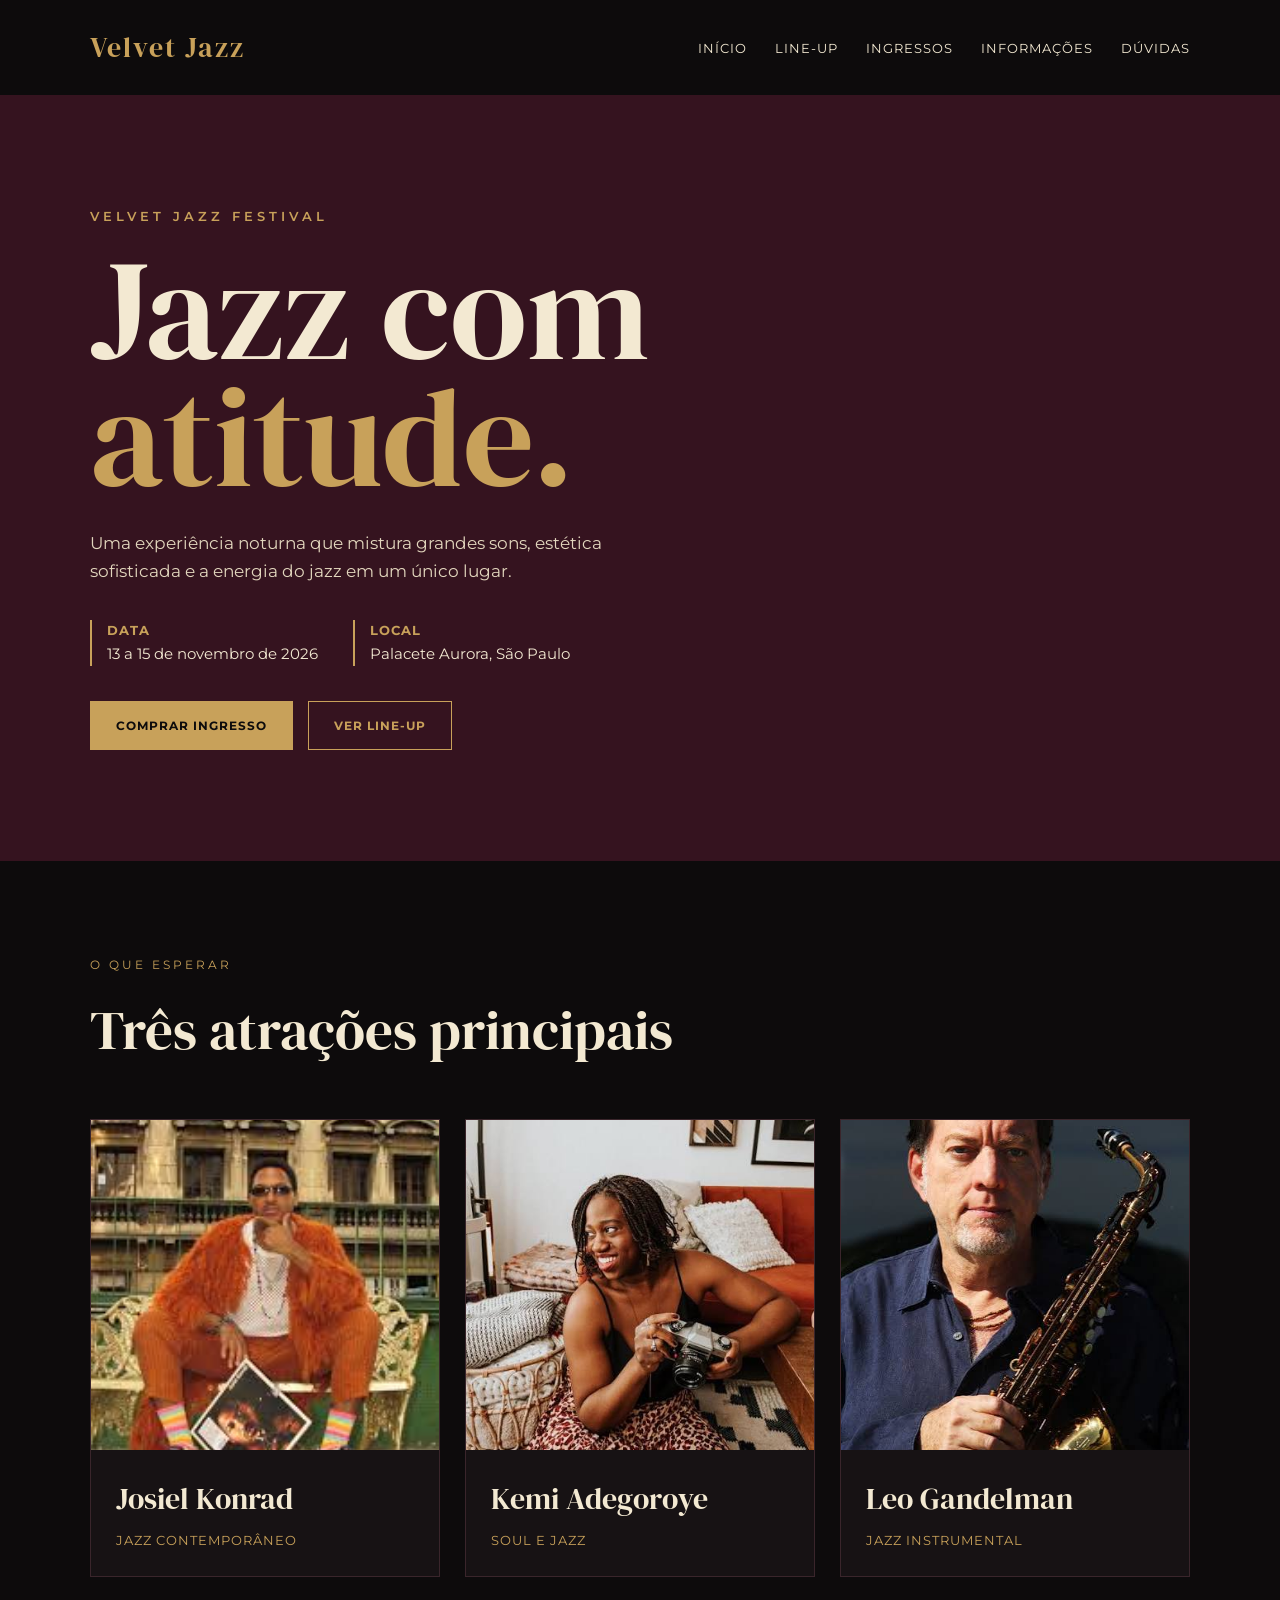
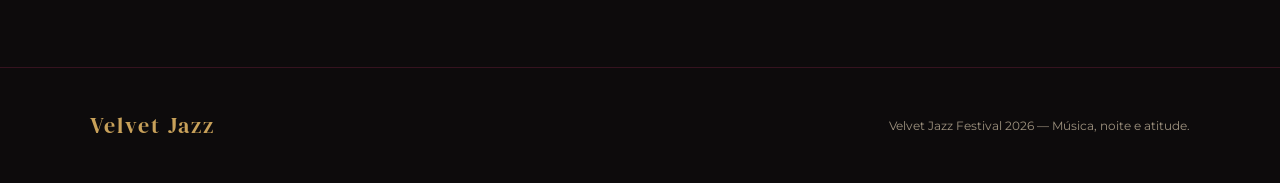
==== index.html @ bfb0e21f "Teste para ver correção do erro na vercel" ====
<!DOCTYPE html>
<html lang="pt-BR">
<head>
    <meta charset="UTF-8">
    <meta name="viewport" content="width=device-width, initial-scale=1.0">
    <title>Velvet Jazz Festival</title>
    <link rel="stylesheet" href="./index.css">
</head>
<body>
<header>
    <a class="logo" href="index.html">Velvet Jazz</a>
    <nav>
        <ul class="menu">
            <li><a href="index.html">Início</a></li>
            <li><a href="lineup.html">Line-up</a></li>
            <li><a href="ingressos.html">Ingressos</a></li>
            <li><a href="informacoes.html">Informações</a></li>
            <li><a href="faq.html">Dúvidas</a></li>
        </ul>
    </nav>
</header>
<main>
    <section class="hero">
        <div class="hero-content">
            <div class="tag">Velvet Jazz Festival</div>
            <h1>Jazz com <span>atitude.</span></h1>
            <p>Uma experiência noturna que mistura grandes sons, estética sofisticada e a energia do jazz em um único lugar.</p>
            <div class="hero-info">
                <div><strong>Data</strong><span>13 a 15 de novembro de 2026</span></div>
                <div><strong>Local</strong><span>Palacete Aurora, São Paulo</span></div>
            </div>
            <div class="buttons">
                <a class="btn" href="ingressos.html">Comprar ingresso</a>
                <a class="btn btn-outline" href="lineup.html">Ver line-up</a>
            </div>
        </div>
    </section>

    <section class="section section-dark">
        <div class="section-title">
            <small>O que esperar</small>
            <h2>Três atrações principais</h2>
        </div>
        <div class="highlights">
            <article class="artist-card">
                <img src="../img/josiel konrad.jpg" alt="Josiel Konrad">
                <div class="artist-info"><h3>Josiel Konrad</h3><p>Jazz contemporâneo</p></div>
            </article>
            <article class="artist-card">
                <img src="../img/Kemi Adegoroye.jpg" alt="Kemi Adegoroye">
                <div class="artist-info"><h3>Kemi Adegoroye</h3><p>Soul e jazz</p></div>
            </article>
            <article class="artist-card">
                <img src="../img/leo gandelman.jpg" alt="Leo Gandelman">
                <div class="artist-info"><h3>Leo Gandelman</h3><p>Jazz instrumental</p></div>
            </article>
        </div>
    </section>
</main>
<footer>
    <div class="logo">Velvet Jazz</div>
    <p>Velvet Jazz Festival 2026 — Música, noite e atitude.</p>
</footer>
</body>
</html>
---- index.css ----
@import url('https://fonts.googleapis.com/css2?family=DM+Serif+Display&family=Montserrat:wght@400;500;600;700&display=swap');

* {
    margin: 0;
    padding: 0;
    box-sizing: border-box;
}

html {
    scroll-behavior: smooth;
}

body {
    background-color: #0D0B0C;
    color: #F3E9D2;
    font-family: 'Montserrat', sans-serif;
    line-height: 1.6;
}

img {
    max-width: 100%;
    display: block;
}

a {
    text-decoration: none;
    color: inherit;
}

h1, h2, h3 {
    font-family: 'DM Serif Display', serif;
    font-weight: 400;
}

header {
    width: 100%;
    padding: 25px 7%;
    display: flex;
    justify-content: space-between;
    align-items: center;
    background-color: #0D0B0C;
    border-bottom: 1px solid #35131F;
    position: relative;
    z-index: 10;
}

.logo {
    font-family: 'DM Serif Display', serif;
    font-size: 28px;
    color: #C8A15A;
    letter-spacing: 2px;
}

.menu {
    display: flex;
    gap: 28px;
    list-style: none;
}

.menu a {
    font-size: 13px;
    text-transform: uppercase;
    letter-spacing: 1px;
    color: #F3E9D2;
    transition: 0.3s;
}

.menu a:hover {
    color: #C8A15A;
}

.btn {
    display: inline-block;
    padding: 14px 25px;
    border: 1px solid #C8A15A;
    background-color: #C8A15A;
    color: #0D0B0C;
    font-weight: 700;
    text-transform: uppercase;
    font-size: 12px;
    letter-spacing: 1px;
    transition: 0.3s;
}

.btn:hover {
    background-color: transparent;
    color: #C8A15A;
}

.btn-outline {
    background-color: transparent;
    color: #C8A15A;
}

.btn-outline:hover {
    background-color: #C8A15A;
    color: #0D0B0C;
}

.section {
    padding: 90px 7%;
}

.section-dark {
    background-color: #0D0B0C;
}

.section-wine {
    background-color: #35131F;
}

.section-title {
    margin-bottom: 45px;
}

.section-title small {
    color: #C8A15A;
    text-transform: uppercase;
    letter-spacing: 3px;
    font-size: 12px;
}

.section-title h2 {
    font-size: 55px;
    margin-top: 10px;
}

.page-header {
    padding: 100px 7% 70px;
    background-color: #35131F;
    border-bottom: 1px solid #542331;
}

.page-header h1 {
    font-size: clamp(55px, 8vw, 100px);
    color: #F3E9D2;
}

.page-header p {
    max-width: 650px;
    margin-top: 15px;
    color: #dbcdb3;
}

footer {
    padding: 40px 7%;
    border-top: 1px solid #35131F;
    background-color: #0D0B0C;
    display: flex;
    justify-content: space-between;
    align-items: center;
    gap: 20px;
}

footer .logo {
    font-size: 22px;
}

footer p {
    font-size: 12px;
    color: #9e927f;
}

@media (max-width: 900px) {
    .menu {
        gap: 12px;
    }

    .menu a {
        font-size: 10px;
    }
}

@media (max-width: 650px) {
    header {
        flex-direction: column;
        gap: 20px;
    }

    .menu {
        flex-wrap: wrap;
        justify-content: center;
    }

    footer {
        flex-direction: column;
        text-align: center;
    }
}

.hero {
    min-height: 85vh;
    padding: 100px 7%;
    display: flex;
    align-items: center;
    background-color: #35131F;
    background-image: url('img/hero.svg');
    background-size: cover;
    background-position: center;
}

.hero-content {
    max-width: 700px;
}

.tag {
    color: #C8A15A;
    text-transform: uppercase;
    letter-spacing: 4px;
    font-size: 13px;
    font-weight: 600;
    margin-bottom: 20px;
}

.hero h1 {
    font-size: clamp(65px, 11vw, 150px);
    line-height: 0.9;
    color: #F3E9D2;
    margin-bottom: 30px;
}

.hero h1 span {
    color: #C8A15A;
}

.hero p {
    max-width: 580px;
    font-size: 17px;
    margin-bottom: 35px;
    color: #e2d6bd;
}

.hero-info {
    display: flex;
    gap: 35px;
    margin-bottom: 35px;
    flex-wrap: wrap;
}

.hero-info div {
    border-left: 2px solid #C8A15A;
    padding-left: 15px;
}

.hero-info strong {
    display: block;
    color: #C8A15A;
    font-size: 13px;
    text-transform: uppercase;
    letter-spacing: 1px;
}

.hero-info span {
    font-size: 15px;
}

.buttons {
    display: flex;
    gap: 15px;
    flex-wrap: wrap;
}

.highlights {
    display: grid;
    grid-template-columns: repeat(3, 1fr);
    gap: 25px;
}

.artist-card {
    background-color: #171214;
    border: 1px solid #3a252b;
    transition: 0.3s;
}

.artist-card:hover {
    transform: translateY(-7px);
    border-color: #C8A15A;
}

.artist-card img {
    width: 100%;
    height: 330px;
    object-fit: cover;
}

.artist-info {
    padding: 25px;
}

.artist-info h3 {
    font-size: 30px;
    color: #F3E9D2;
    margin-bottom: 7px;
}

.artist-info p {
    color: #C8A15A;
    font-size: 13px;
    text-transform: uppercase;
    letter-spacing: 1px;
}

@media (max-width: 900px) {
    .highlights {
        grid-template-columns: 1fr;
    }
}

@media (max-width: 650px) {
    .hero {
        padding: 80px 6%;
    }

    .hero h1 {
        font-size: 70px;
    }
}
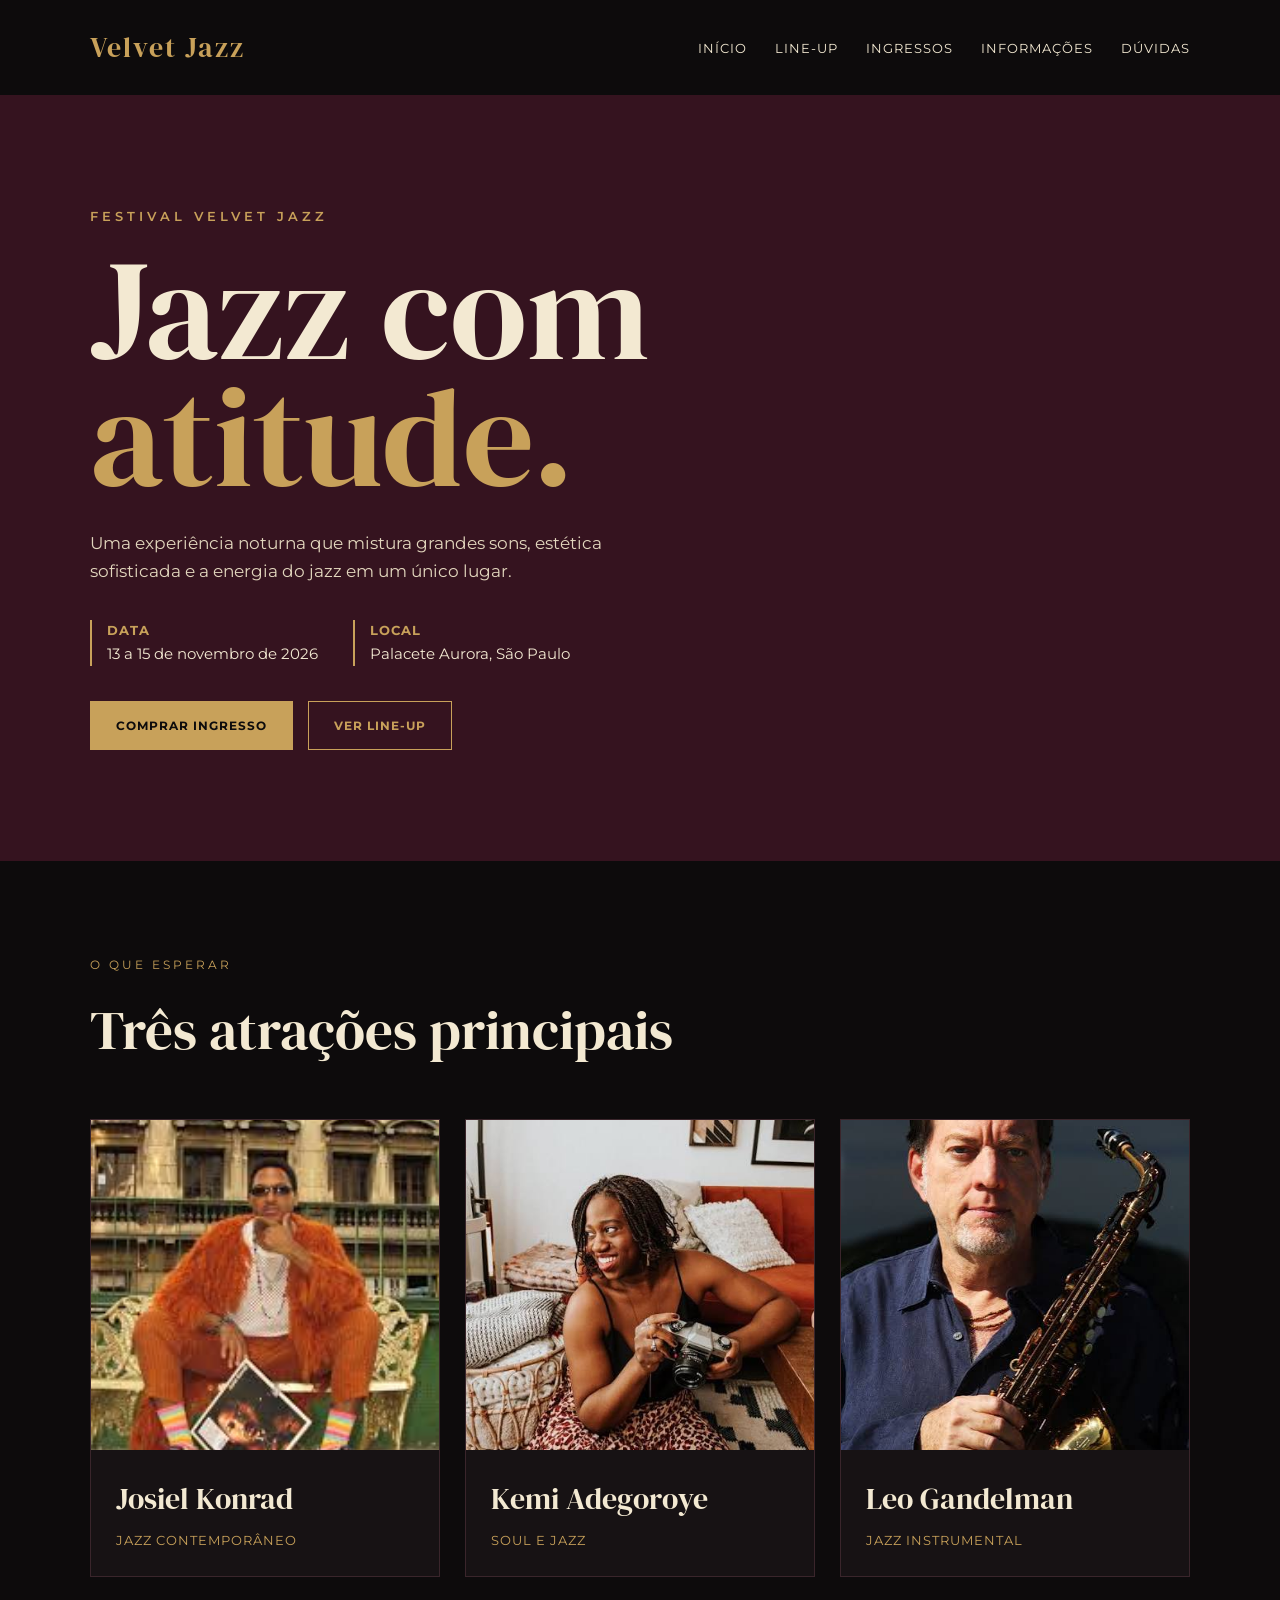
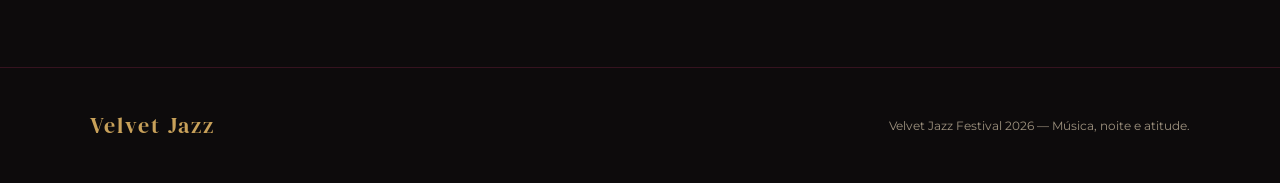
==== commit 9a3b962a: "Correção do Readme" ====
--- a/index.html
+++ b/index.html
@@ -4,7 +4,7 @@
     <meta charset="UTF-8">
     <meta name="viewport" content="width=device-width, initial-scale=1.0">
     <title>Velvet Jazz Festival</title>
-    <link rel="stylesheet" href="./index.css">
+    <link rel="stylesheet" href="css/index.css">
 </head>
 <body>
 <header>
@@ -22,7 +22,7 @@
 <main>
     <section class="hero">
         <div class="hero-content">
-            <div class="tag">Velvet Jazz Festival</div>
+            <div class="tag"> Festival Velvet Jazz</div>
             <h1>Jazz com <span>atitude.</span></h1>
             <p>Uma experiência noturna que mistura grandes sons, estética sofisticada e a energia do jazz em um único lugar.</p>
             <div class="hero-info">
@@ -43,15 +43,15 @@
         </div>
         <div class="highlights">
             <article class="artist-card">
-                <img src="../img/josiel konrad.jpg" alt="Josiel Konrad">
+                <img src="img/josiel konrad.jpg" alt="Josiel Konrad">
                 <div class="artist-info"><h3>Josiel Konrad</h3><p>Jazz contemporâneo</p></div>
             </article>
             <article class="artist-card">
-                <img src="../img/Kemi Adegoroye.jpg" alt="Kemi Adegoroye">
+                <img src="img/Kemi Adegoroye.jpg" alt="Kemi Adegoroye">
                 <div class="artist-info"><h3>Kemi Adegoroye</h3><p>Soul e jazz</p></div>
             </article>
             <article class="artist-card">
-                <img src="../img/leo gandelman.jpg" alt="Leo Gandelman">
+                <img src="img/leo gandelman.jpg" alt="Leo Gandelman">
                 <div class="artist-info"><h3>Leo Gandelman</h3><p>Jazz instrumental</p></div>
             </article>
         </div>
@@ -65,3 +65,5 @@
 </html>
 
 
+
+
--- a/css/index.css
+++ b/css/index.css
@@ -0,0 +1,317 @@
+@import url('https://fonts.googleapis.com/css2?family=DM+Serif+Display&family=Montserrat:wght@400;500;600;700&display=swap');
+
+* {
+    margin: 0;
+    padding: 0;
+    box-sizing: border-box;
+}
+
+html {
+    scroll-behavior: smooth;
+}
+
+body {
+    background-color: #0D0B0C;
+    color: #F3E9D2;
+    font-family: 'Montserrat', sans-serif;
+    line-height: 1.6;
+}
+
+img {
+    max-width: 100%;
+    display: block;
+}
+
+a {
+    text-decoration: none;
+    color: inherit;
+}
+
+h1, h2, h3 {
+    font-family: 'DM Serif Display', serif;
+    font-weight: 400;
+}
+
+header {
+    width: 100%;
+    padding: 25px 7%;
+    display: flex;
+    justify-content: space-between;
+    align-items: center;
+    background-color: #0D0B0C;
+    border-bottom: 1px solid #35131F;
+    position: relative;
+    z-index: 10;
+}
+
+.logo {
+    font-family: 'DM Serif Display', serif;
+    font-size: 28px;
+    color: #C8A15A;
+    letter-spacing: 2px;
+}
+
+.menu {
+    display: flex;
+    gap: 28px;
+    list-style: none;
+}
+
+.menu a {
+    font-size: 13px;
+    text-transform: uppercase;
+    letter-spacing: 1px;
+    color: #F3E9D2;
+    transition: 0.3s;
+}
+
+.menu a:hover {
+    color: #C8A15A;
+}
+
+.btn {
+    display: inline-block;
+    padding: 14px 25px;
+    border: 1px solid #C8A15A;
+    background-color: #C8A15A;
+    color: #0D0B0C;
+    font-weight: 700;
+    text-transform: uppercase;
+    font-size: 12px;
+    letter-spacing: 1px;
+    transition: 0.3s;
+}
+
+.btn:hover {
+    background-color: transparent;
+    color: #C8A15A;
+}
+
+.btn-outline {
+    background-color: transparent;
+    color: #C8A15A;
+}
+
+.btn-outline:hover {
+    background-color: #C8A15A;
+    color: #0D0B0C;
+}
+
+.section {
+    padding: 90px 7%;
+}
+
+.section-dark {
+    background-color: #0D0B0C;
+}
+
+.section-wine {
+    background-color: #35131F;
+}
+
+.section-title {
+    margin-bottom: 45px;
+}
+
+.section-title small {
+    color: #C8A15A;
+    text-transform: uppercase;
+    letter-spacing: 3px;
+    font-size: 12px;
+}
+
+.section-title h2 {
+    font-size: 55px;
+    margin-top: 10px;
+}
+
+.page-header {
+    padding: 100px 7% 70px;
+    background-color: #35131F;
+    border-bottom: 1px solid #542331;
+}
+
+.page-header h1 {
+    font-size: clamp(55px, 8vw, 100px);
+    color: #F3E9D2;
+}
+
+.page-header p {
+    max-width: 650px;
+    margin-top: 15px;
+    color: #dbcdb3;
+}
+
+footer {
+    padding: 40px 7%;
+    border-top: 1px solid #35131F;
+    background-color: #0D0B0C;
+    display: flex;
+    justify-content: space-between;
+    align-items: center;
+    gap: 20px;
+}
+
+footer .logo {
+    font-size: 22px;
+}
+
+footer p {
+    font-size: 12px;
+    color: #9e927f;
+}
+
+@media (max-width: 900px) {
+    .menu {
+        gap: 12px;
+    }
+
+    .menu a {
+        font-size: 10px;
+    }
+}
+
+@media (max-width: 650px) {
+    header {
+        flex-direction: column;
+        gap: 20px;
+    }
+
+    .menu {
+        flex-wrap: wrap;
+        justify-content: center;
+    }
+
+    footer {
+        flex-direction: column;
+        text-align: center;
+    }
+}
+
+.hero {
+    min-height: 85vh;
+    padding: 100px 7%;
+    display: flex;
+    align-items: center;
+    background-color: #35131F;
+    background-image: url('img/hero.svg');
+    background-size: cover;
+    background-position: center;
+}
+
+.hero-content {
+    max-width: 700px;
+}
+
+.tag {
+    color: #C8A15A;
+    text-transform: uppercase;
+    letter-spacing: 4px;
+    font-size: 13px;
+    font-weight: 600;
+    margin-bottom: 20px;
+}
+
+.hero h1 {
+    font-size: clamp(65px, 11vw, 150px);
+    line-height: 0.9;
+    color: #F3E9D2;
+    margin-bottom: 30px;
+}
+
+.hero h1 span {
+    color: #C8A15A;
+}
+
+.hero p {
+    max-width: 580px;
+    font-size: 17px;
+    margin-bottom: 35px;
+    color: #e2d6bd;
+}
+
+.hero-info {
+    display: flex;
+    gap: 35px;
+    margin-bottom: 35px;
+    flex-wrap: wrap;
+}
+
+.hero-info div {
+    border-left: 2px solid #C8A15A;
+    padding-left: 15px;
+}
+
+.hero-info strong {
+    display: block;
+    color: #C8A15A;
+    font-size: 13px;
+    text-transform: uppercase;
+    letter-spacing: 1px;
+}
+
+.hero-info span {
+    font-size: 15px;
+}
+
+.buttons {
+    display: flex;
+    gap: 15px;
+    flex-wrap: wrap;
+}
+
+.highlights {
+    display: grid;
+    grid-template-columns: repeat(3, 1fr);
+    gap: 25px;
+}
+
+.artist-card {
+    background-color: #171214;
+    border: 1px solid #3a252b;
+    transition: 0.3s;
+}
+
+.artist-card:hover {
+    transform: translateY(-7px);
+    border-color: #C8A15A;
+}
+
+.artist-card img {
+    width: 100%;
+    height: 330px;
+    object-fit: cover;
+}
+
+.artist-info {
+    padding: 25px;
+}
+
+.artist-info h3 {
+    font-size: 30px;
+    color: #F3E9D2;
+    margin-bottom: 7px;
+}
+
+.artist-info p {
+    color: #C8A15A;
+    font-size: 13px;
+    text-transform: uppercase;
+    letter-spacing: 1px;
+}
+
+@media (max-width: 900px) {
+    .highlights {
+        grid-template-columns: 1fr;
+    }
+}
+
+@media (max-width: 650px) {
+    .hero {
+        padding: 80px 6%;
+    }
+
+    .hero h1 {
+        font-size: 70px;
+    }
+}
